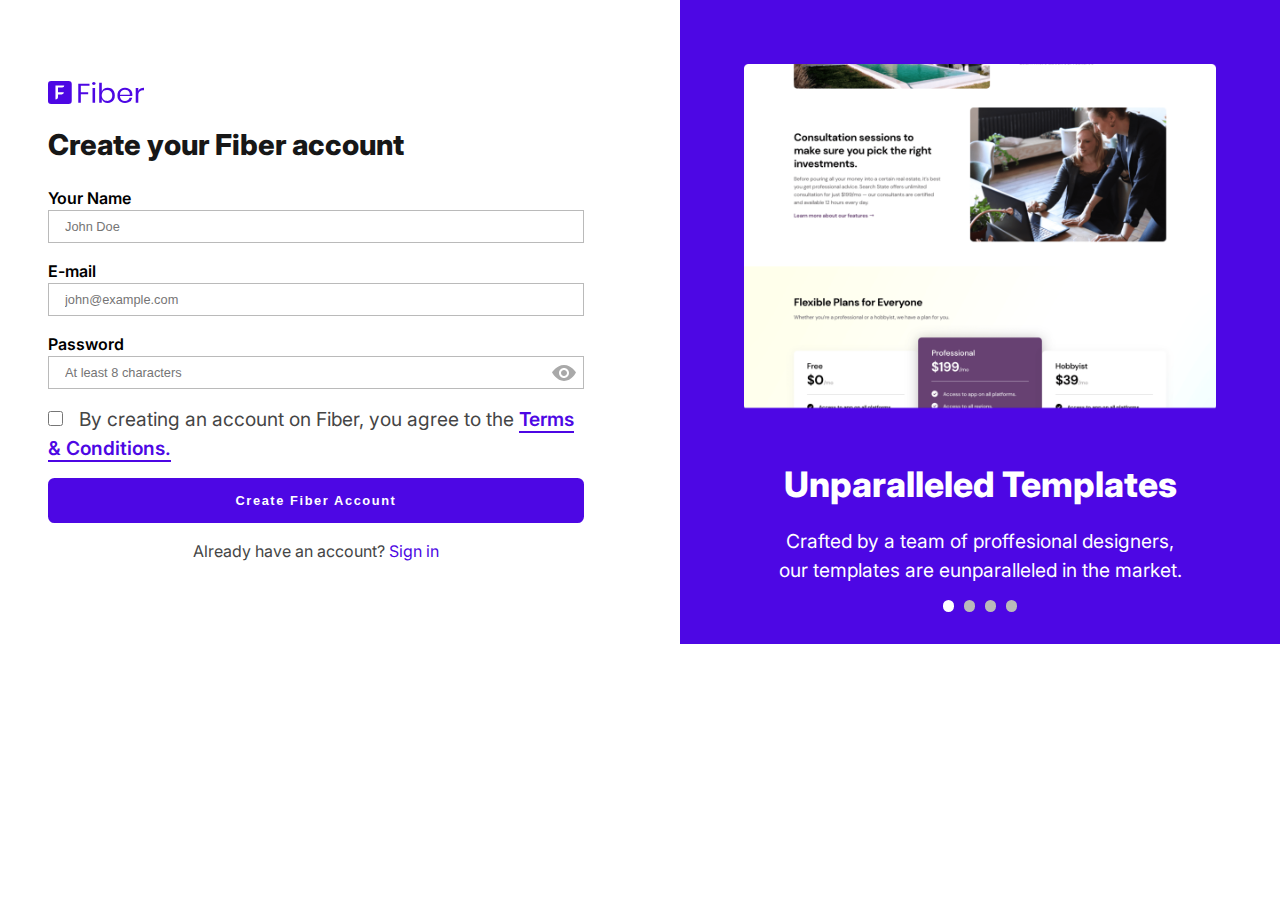
==== form.html @ e95d8c90 "complete the project" ====
<!DOCTYPE html>
<html lang="en">

<head>
    <meta charset="UTF-8">
    <meta http-equiv="X-UA-Compatible" content="IE=edge">
    <meta name="viewport" content="width=device-width, initial-scale=1.0">

    <link rel="shortcut icon" href="./img/favicon.svg" type="image/x-icon">

    <link rel="stylesheet" href="style.css">

    <title>Fiber landing page</title>

</head>

<body>
    <section>
        <div class="form-container">
            <div class="form-desc">
                <div class="form-logo">
                    <img src="./img/logo.svg" alt="">
                </div>
                <h1>Create your Fiber account</h1>

                <form action="" class="signup-form">
                    <div class="user-name">
                        <label for="username">Your Name</label>
                        <input type="text" name="username" id="username" placeholder="John Doe">
                    </div>

                    <div class="user-email">
                        <label for="email">E-mail</label>
                        <input type="email" name="email" id="email" placeholder="john@example.com">
                    </div>

                    <div class="user-psw">
                        <span class="hide-icon"><img src="./img/hide password.svg" alt=""></span>
                        <label for="password">Password</label>
                        <input type="password" name="password" id="password" placeholder="At least 8 characters">
                    </div>

                    <div class="terms">
                        <p>
                            <input type="checkbox" name="checkbox" id="checkbox">By creating an account on Fiber, you
                            agree to the
                            <a href="#">Terms & Conditions.</a>
                        </p>
                    </div>

                    <div class="form-btn">
                        <input type="submit" id="submit" value="create fiber account">
                    </div>
                </form>
                <p class="sign-in">Already have an account? <a href="">Sign in</a></p>
            </div>

            <div class="templates-container">
                <div class="templates">
                    <div class="form-img">
                        <img src="./img/Sign-Up-Image.png" alt="">
                    </div>
                    <div class="templates-text">
                        <h2>Unparalleled Templates</h2>
                        <p>Crafted by a team of proffesional designers, our templates are eunparalleled in the market.
                        </p>
                    </div>
                    <div class="dots">
                        <div class="dot active"></div>
                        <div class="dot"></div>
                        <div class="dot"></div>
                        <div class="dot"></div>
                    </div>
                </div>
            </div>
        </div>
    </section>
</body>

</html>
---- style.css ----
@import url('https://fonts.googleapis.com/css2?family=Inter:wght@300,500;600;700;800&display=swap');

/* colors */
:root {
    --purple: #4d07e4;
    --white: hsl(0, 0%, 100%);
    --grey: hsl(0, 0%, 27%);
    --dark: hsl(0, 0%, 9%);
    --off-white: hsl(38, 50%, 97%);
}
/* colors */


/* reset setting */
*,
*::after,
*::before {
    box-sizing: border-box;
    margin: 0;
    padding: 0;
}

:focus {
    outline: none;
}

picture,
img {
    max-width: 100%;
    display: block;
}

body {
    font-family: 'Inter',
    sans-serif;
    font-size: 1.2rem;
    min-height: 100vh;
    text-rendering: optimizeSpeed;
    line-height: 1.5;
    overflow-x: hidden;
}

a {
    text-decoration: none;
}

li {
    list-style: none;
}
/* end reset setting */


/* global setting */
h1,
h2,
h3,
h4,
h5,
h6 {
    font-weight: 800;
    color: var(--dark);
}

p {
    color: var(--grey);
}

.effect {
    position: relative;
    font-size: 1.5rem;
    text-transform: uppercase;
    color: var(--white);
    margin-bottom: 1.4rem;
    display: inline-block;
    transition: 0.6s cubic-bezier(0.37, 0, 0.63, 1);
}

.btn {
    background: var(--purple);
    color: var(--white);
    width: 100%;
    text-align: center;
    padding: .6rem;
    text-transform: capitalize;
    font-weight: 600;
    font-size: 1.3rem;
    border-radius: .4rem;
    border: 2px solid var(--purple);
    transition: 0.6s cubic-bezier(0.37, 0, 0.63, 1);
    /* transition: .6s cubic-bezier(0.45, 0, 0.55, 1); */
}

ul>li>a:before,
ul>li>a:after {
    content: '';
    position: absolute;
    top: 105%;
    width: 15%;
    height: 2px;
    background: none;
    transition: 0.6s cubic-bezier(0.5, 1, 0.89, 1);
}

ul>li>a:before {
    left: 50%;
}

ul>li>a:after {
    right: 50%;
}

ul>li>a:hover:before,
ul>li>a:focus:before,
ul>li>a:hover:after,
ul>li>a:focus:after {
    width: 50%;
    background: var(--dark);
}
/*end global setting */


/* header section */
header {
    background-color: var(--off-white);
}

#header {
    position: relative;
    width: 100vw;
    height: auto;
}

.logo img {
    width: 150px;
}

#header .header {
    background-color: none;
    transition: .3s ease background-color;
}

#header .nav-bar {
    display: flex;
    align-items: center;
    justify-content: space-between;
    width: 100%;
    height: 100%;
    padding: 1.8rem 1.4rem;
}

#header .nav-list .nav-item {
    position: fixed;
    background-color: var(--white);
    width: 90vw;
    height: 30vh;
    left: 100%;
    display: flex;
    align-items: center;
    justify-content: center;
    flex-direction: column;
    z-index: 1;
    transition: 0.6s cubic-bezier(0.25, 1, 0.5, 1) left;
    margin-top: 1.6rem;
    gap: .5rem;
}

.nav-item a {
    color: var(--dark);
    font-size: 1.2rem;
    text-transform: capitalize;
}

.register ul {
    display: flex;
    align-items: center;
    flex-direction: column;
    gap: 1.2rem;
}

.highlight {
    background: var(--purple);
    padding: .8rem 2rem;
    border-radius: .4rem;
}

.register a {
    font-weight: 600;
    text-transform: capitalize;
}

.register .highlight  {
    color: var(--white);
    transition: .5s cubic-bezier(0.65, 0, 0.35, 1);
    border: .12rem solid var(--purple);
}

.register .highlight:hover,
.register .highlight:focus {
    background-color: transparent;
    color: var(--purple);
    border: .12rem solid var(--purple);
}

#header .nav-list ul.active {
    left: 5%;
}

#header .hamburger {
    height: 30px;
    width: 30px;
    display: inline-block;
    position: relative;
    display: flex;
    align-items: center;
    justify-content: center;
    z-index: 100;
    cursor: pointer;
    transform: scale(.7);
}

#header .hamburger:after {
    position: absolute;
    content: '';
    height: 100%;
    width: 100%;
}

#header .hamburger .bar {
    height: 3px;
    width: 30px;
    position: relative;
    background-color: var(--purple);
    z-index: -1;
}

#header .hamburger .bar::after,
#header .hamburger .bar::before {
    content: '';
    position: absolute;
    height: 100%;
    width: 100%;
    left: 0;
    background-color: var(--purple);
    transition: .3s ease;
    transition-property: top, bottom;
}

#header .hamburger .bar::after {
    top: 8px;
}

#header .hamburger .bar::before {
    bottom: 8px;
}

#header .hamburger.active .bar::before {
    bottom: 0;
}

#header .hamburger.active .bar::after {
    top: 0;
}


/* hero section */
.hero-container {
    display: flex;
    flex-direction: column-reverse;
}

.rating {
    display: none;
}

.hero-desc {
    margin-top: 1.2rem;
    padding: 0 2rem;
}

.hero-desc h1 {
    font-size: 2.5rem;
}

.hero-btn {
    display: flex;
    flex-direction: column;
    align-items: center;
    margin: 1rem 0;
    gap: 1rem;
}

.hero-btn .btn:hover,
.hero-btn .btn:focus {
    background: transparent;
    color: var(--purple);
    border: 2px solid var(--purple);
}

.hero-btn .link {
    text-transform: capitalize;
    font-weight: 600;
    color: var(--purple);
    border-bottom: 2px solid var(--purple);
    transition: .6s cubic-bezier(0.45, 0, 0.55, 1);
}

.hero-btn .link:hover,
.hero-btn .link:focus {
    color: var(--grey);
    border-bottom: 2px solid var(--grey);
}

.offer {
    display: flex;
    gap: .7rem;
    padding: .2rem 0;
    text-transform: capitalize;
    color: var(--grey);
}
/*end hero section */

/*end header section */


/* main section */
.potfolio-container {
    padding: 0 2rem;
    margin-top: 3rem;
}

.potfolio-desc span {
    color: var(--purple);
    font-weight: 600;
}

.services {
    margin-top: 2rem;
}

.service {
    margin-bottom: 2.5rem;
}

.service h3 {
    font-size: 1rem;
    margin: .6rem 0;
}

.experience {
    background-color: var(--purple);
    padding: 2rem;
    border-radius: .8rem;
}

.experience-desc h4 {
    color: var(--white);
    font-size: 2rem;
}

.experience-desc p {
    color: var(--off-white);
    margin: 1rem 0;
}

.experience-btn {
    display: flex;
    align-items: center;
    /* justify-content: center; */
    margin: 1rem 0;
}

.experience-btn .btn {
    background-color: var(--white);
    color: var(--purple);
    margin-bottom: 1.5rem;
    border: 2px solid var(--white);
}

.experience-btn .btn:hover,
.experience-btn .btn:focus {
    background: transparent;
    color: var(--white);
    border: 2px solid var(--purple);
    border: 2px solid var(--white);
}

.experience-img img {
    background-repeat: no-repeat;
    background-size: contain;
    background-position: center;
    border-radius: .4rem;
}
/* end main section */


/* feedback section */
.feedbacks {
    padding: 2rem;
}

.feedback {
    background-color: var(--white);
    -webkit-box-shadow: 0px 0px 4px 1px hsl(0, 8%, 77%);
    box-shadow: 0px 0px 1px 0px hsl(0, 8%, 77%);
    padding: 1rem;
    border-radius: .4rem;
    margin-top: 2rem;
}

.client-info {
    display: flex;
    align-items: center;
    line-height: 1rem;
    margin-bottom: .5rem;
}

.avatar {
    width: 40px;
    margin-right: 1rem;
}

.personal-info h5 {
    color: var(--purple);
    font-size: .9rem;
    text-transform: capitalize;
}

.personal-info span {
    font-size: .9rem;
}

.feedback-text p {
    color: var(--dark);
    margin-bottom: 1.5rem;
}

.feedback-btn {
    display: flex;
}

.feedback-btn .btn {
    background-color: transparent;
    color: var(--purple);
    -webkit-box-shadow: 0px 0px 4px 1px hsl(0, 6%, 58%);
    box-shadow: 0px 0px 1px 0px hsl(0, 6%, 58%);
    border: none;
    transition: .5s cubic-bezier(0.12, 0, 0.39, 0);
}

.feedback-btn .btn:hover,
.feedback-btn .btn:focus {
    background-color: var(--purple);
    color: var(--white);
}
/* end feedback section */


/* footer section */
footer {
    background-color: var(--off-white);
    padding:  2rem;
}

.footer-logo {
    width: 120px;
}

.footer-links p {
    padding: .5rem 0;
}

.footer-links h6 {
    font-size: 1.2rem;
    margin-top: 1.8rem;
}

.link a {
    color: var(--dark);
    font-size: 1rem;
    text-transform: initial;
    margin: .3rem 0;
} 
/* end footer section */


/* media query */
@media only screen and (min-width: 920px) {
    #header .hamburger {
    display: none;
    }

    #header .nav-bar {
    padding: 3.5rem 4.5rem;
    }

    #header .nav-list .nav-item {
    position: initial;
    display: flex;
    align-items: center;
    justify-content: center;
    flex-direction: row;
    height: auto;
    width: 100%;
    gap: 1.5rem;
    background-color: transparent;
    margin-top: 0;
    }

    .register ul {
    flex-direction: row;
    margin-left: 4rem;
    }
    
    .effect {
    margin-bottom: 0;
    }
    
    .hero-desc {
    flex: 1;
    max-width: 680px;
    }

    .hero-img {
    flex: 1;
    max-width: 650;
    }

    .hero-img img {
    transform: scale(1.2);
    }

    .rating {
    display: flex;
    gap: .5rem;
    }

    .stars {
    display: flex;
    }

    .hero-container {
    display: flex;
    align-items: center;
    justify-content: center;
    flex-direction: row;
    padding: 2rem 4.5rem;
    padding-bottom: 8rem;
    gap: 2rem;
    }

    .hero-desc h1 {
    max-width: 550px;
    font-size: 3.4rem;
    }

   .hero-btn {
    display: flex;
    flex-direction: row;
   }

    .hero-btn .btn {
    width: 50%;
    }
    
    .offers {
    display: flex;
    align-items: center;
    flex-direction: row;
    gap: 1.2rem;
    width: 500px;
    }

    .potfolio-container {
    padding: 0 4.5rem;
    }
    
    .potfolio-container h2 {
        max-width: 400px;
    }

    .services {
    display: flex;
    gap: 3rem;
    }

    .experience {
    display: flex;
    align-items: center;
    justify-content: center;
    gap: 2rem;
    }

    .experience-desc {
    flex: 1;
    max-width: 550px;
    }

    .experience-img {
    flex: 1;
    max-width: 7500px;
    }

    .experience-btn .btn {
    width: 200px;
    }

    .experience-desc p {
    max-width: 400px;
    }

    .experience-desc h4 {
    font-size: 2.5rem;
    }

    .feedbacks {
    display: flex;
    gap: 2rem;
    padding: 5rem 4.5rem;
    }

    footer {
    padding: 4rem 4.5rem;
    }

    .footer-container {
    display: flex;
    justify-content: space-between;
    }

    .footer-links p {
    max-width: 300px;
    }
    .footer-links h6 {
    margin-top: 0;
    }
    
    }
/* end media query */


/* form section */

.form-container {
    display: flex;
    align-items: center;
    justify-content: center;
}

.form-logo {
    width: 6rem;
}

.form-desc h1 {
    font-size: 1.8rem;
    padding: 1.2rem 0;
}

.user-name label,
.user-email label {
    display: flex;
    font-size: 1rem;
    font-weight: 600;
}
.user-name input,
.user-email input,
.user-psw input {
    width: 100%;
    padding: .5rem 1rem;
    margin-bottom: 1rem;
    outline: 0;
    font-size: .8rem;
    font-weight: 500;
    border: 1px solid hsl(0, 0%, 73%);
}

.user-psw label {
    display: flex;
}
.user-psw {
    position: relative;
    font-weight: 600;
    font-size: 1rem;
}

.hide-icon {
    position: absolute;
    bottom: 0%;
    top: 40%;
    right: 0;
    padding: 0 .5rem;
}

.terms p input {
    margin-right: 1rem;
    width: 15px;
    height: 15px;
}

.terms p a {
    font-weight: 600;
    color: var(--purple);
    border-bottom: 2px solid var(--purple);
}

.form-btn input {
    width: 100%;
    padding: .8rem 0;
    background-color: var(--purple);
    color: var(--white);
    font-weight: 600;
    font-size: .8rem;
    text-transform: capitalize;
    border-radius: .4rem;
    outline: none;
    border: 2px solid var(--purple);
    margin: 1rem 0;
    cursor: pointer;
    letter-spacing: .1rem;
    transition: 0.6s cubic-bezier(0.5, 1, 0.89, 1);
}

.form-btn input:hover,
.form-btn input:focus {
    background-color: transparent;
    border: 2px solid var(--purple);
    color: var(--purple);
}

.sign-in {
    text-align: center;
    font-size: 1rem;
}

.sign-in a {
    color: var(--purple);
}

.templates-container {
    display: none;
}

/*end form section */

@media only screen and (min-width: 768px) {
    .templates-container {
        background-color: var(--purple);
        display: flex;
        padding: 3rem 2rem;
        margin-top: 2rem;
    }

    .form-img img {
        padding: 2rem;
    }

    .templates-text h2 {
        color: var(--white);
        text-align: center;
        margin: 1rem 0;
        font-size: 2.2rem;
    }

    .templates-text p {
        color: var(--white);
        text-align: center;
        padding: 0 3.8rem;
    }

    .dots {
        display: flex;
        align-items: center;
        justify-content: center;
        margin-top: 1rem;
    }

    .dot {
        width: 0.7rem;
        height: 0.7rem;
        border-radius: 50%;
        background: hsl(0, 0%, 73%);
        margin: 0 0.3rem;
    }

    .active {
        background: var(--white);
    }
}

@media only screen and (min-width: 770px) {
    .templates-container {
        margin-top: 0;
        padding: 2rem ;
    }
    .form-desc {
        flex: 1;
        margin-right: 3rem;
        padding: 0 3rem;
    }

    .templates-container {
        flex: 1;
    }
    
}
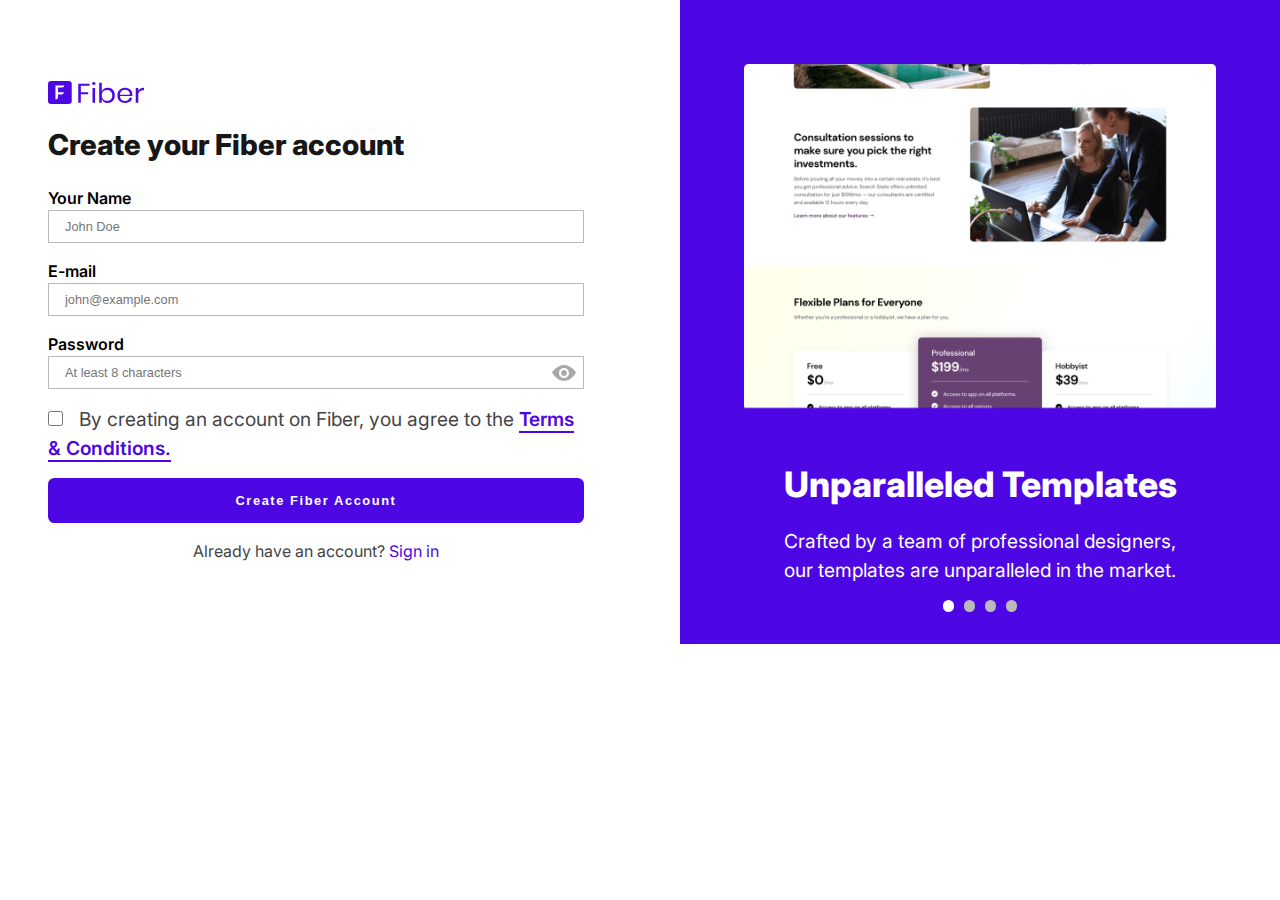
==== commit ddbe27c6: "more speling correction" ====
--- a/form.html
+++ b/form.html
@@ -62,7 +62,7 @@
                     </div>
                     <div class="templates-text">
                         <h2>Unparalleled Templates</h2>
-                        <p>Crafted by a team of proffesional designers, our templates are eunparalleled in the market.
+                        <p>Crafted by a team of professional designers, our templates are unparalleled in the market.
                         </p>
                     </div>
                     <div class="dots">
--- a/style.css
+++ b/style.css
@@ -323,12 +323,12 @@
 
 
 /* main section */
-.potfolio-container {
+.portfolio-container {
     padding: 0 2rem;
     margin-top: 3rem;
 }
 
-.potfolio-desc span {
+.portfolio-desc span {
     color: var(--purple);
     font-weight: 600;
 }
@@ -570,11 +570,11 @@
     width: 500px;
     }
 
-    .potfolio-container {
+    .portfolio-container {
     padding: 0 4.5rem;
     }
     
-    .potfolio-container h2 {
+    .portfolio-container h2 {
         max-width: 400px;
     }
 
